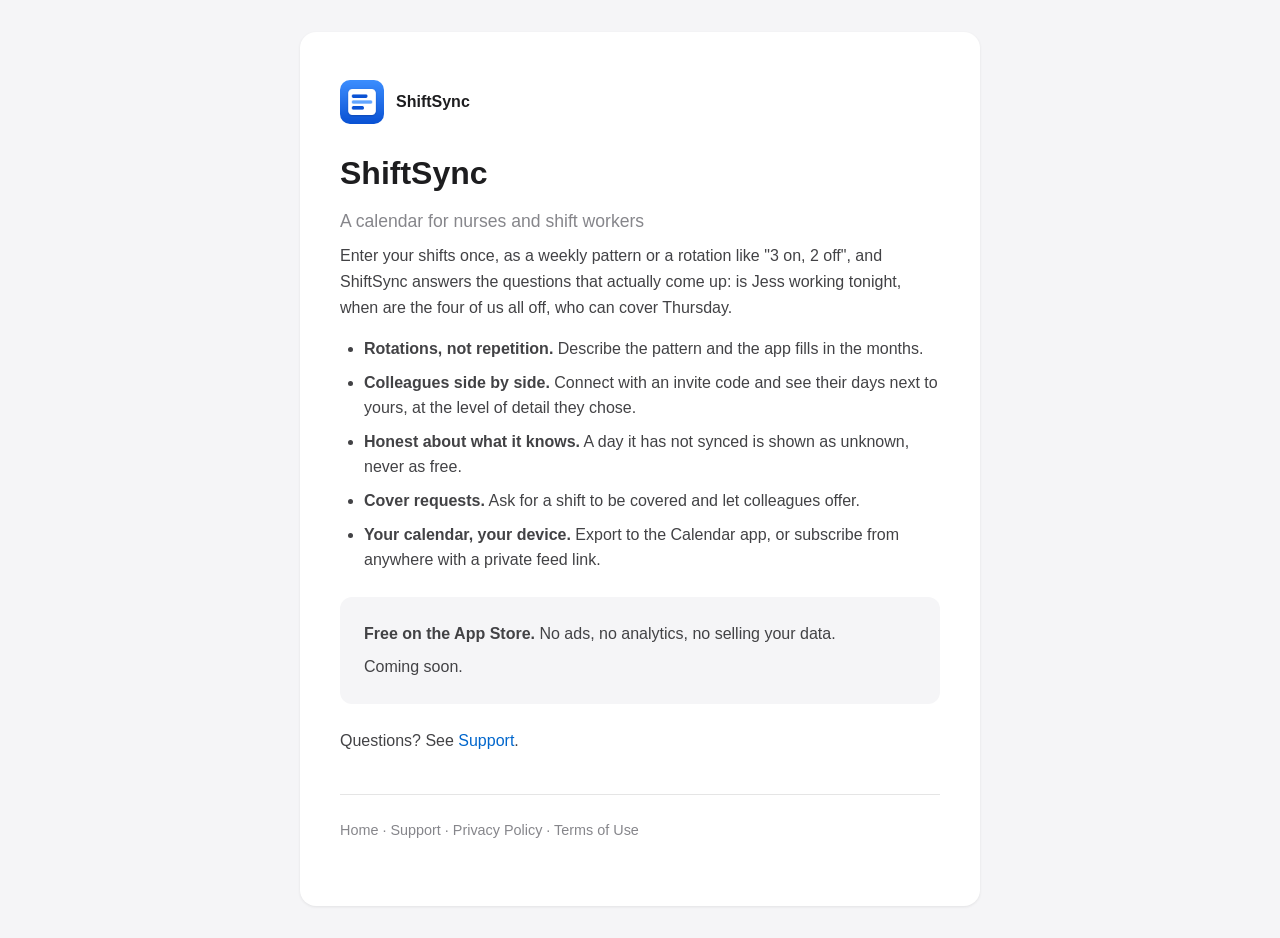
==== index.html @ 1a3b59c1 "Support, privacy policy and terms pages for the ShiftSync iOS app Co-Authored-By: Claude Fable 5.1 <" ====
<!DOCTYPE html>
<html lang="en">
<head>
    <meta charset="UTF-8">
    <meta name="viewport" content="width=device-width, initial-scale=1.0">
    <title>ShiftSync - Shift calendar for nurses</title>
    <meta name="description" content="ShiftSync is a calendar for nurses and shift workers: enter your rotation once, see who is working tonight, and find when you are all off.">
    <link rel="icon" href="favicon.png">
    <link rel="apple-touch-icon" href="apple-touch-icon.png">
    <link rel="stylesheet" href="_style.css">
</head>
<body>
    <div class="container">
        <div class="brand"><img src="appicon.png" alt=""><a href="index.html">ShiftSync</a></div>
        <h1>ShiftSync</h1>
        <p class="subtitle">A calendar for nurses and shift workers</p>
        <p>Enter your shifts once, as a weekly pattern or a rotation like "3 on, 2 off", and ShiftSync answers the questions that actually come up: is Jess working tonight, when are the four of us all off, who can cover Thursday.</p>
        <ul>
            <li><strong>Rotations, not repetition.</strong> Describe the pattern and the app fills in the months.</li>
            <li><strong>Colleagues side by side.</strong> Connect with an invite code and see their days next to yours, at the level of detail they chose.</li>
            <li><strong>Honest about what it knows.</strong> A day it has not synced is shown as unknown, never as free.</li>
            <li><strong>Cover requests.</strong> Ask for a shift to be covered and let colleagues offer.</li>
            <li><strong>Your calendar, your device.</strong> Export to the Calendar app, or subscribe from anywhere with a private feed link.</li>
        </ul>
        <div class="card">
            <p><strong>Free on the App Store.</strong> No ads, no analytics, no selling your data.</p>
            <p>Coming soon.</p>
        </div>
        <p>Questions? See <a href="support.html">Support</a>.</p>
        <p class="nav">
            <a href="index.html">Home</a> &middot;
            <a href="support.html">Support</a> &middot;
            <a href="privacy.html">Privacy Policy</a> &middot;
            <a href="terms.html">Terms of Use</a>
        </p>
    </div>
</body>
</html>
---- _style.css ----
* { margin: 0; padding: 0; box-sizing: border-box; }
body { font-family: -apple-system, BlinkMacSystemFont, "Segoe UI", Roboto, Helvetica, Arial, sans-serif; line-height: 1.6; color: #1d1d1f; background: #f5f5f7; padding: 2rem 1rem; -webkit-font-smoothing: antialiased; }
.container { max-width: 680px; margin: 0 auto; background: #fff; border-radius: 16px; padding: 3rem 2.5rem; box-shadow: 0 1px 3px rgba(0,0,0,0.08); }
.brand { display: flex; align-items: center; gap: 0.75rem; margin-bottom: 1.5rem; }
.brand img { width: 44px; height: 44px; border-radius: 10px; }
.brand a { color: #1d1d1f; font-weight: 600; text-decoration: none; }
h1 { font-size: 2rem; font-weight: 700; margin-bottom: 0.5rem; }
.subtitle { color: #86868b; font-size: 1.1rem; margin-bottom: 0.5rem; }
.effective { color: #86868b; font-size: 0.9rem; margin-bottom: 2rem; }
h2 { font-size: 1.25rem; font-weight: 600; margin-top: 2rem; margin-bottom: 0.75rem; }
h3 { font-size: 1.05rem; font-weight: 600; margin-top: 1.25rem; margin-bottom: 0.5rem; }
p { margin-bottom: 1rem; color: #424245; }
ul, ol { margin-bottom: 1rem; padding-left: 1.5rem; color: #424245; }
li { margin-bottom: 0.5rem; }
a { color: #0066cc; text-decoration: none; }
a:hover { text-decoration: underline; }
table { width: 100%; border-collapse: collapse; margin-bottom: 1rem; font-size: 0.95rem; }
th, td { text-align: left; padding: 0.5rem 0.6rem; border-bottom: 1px solid #e5e5e5; vertical-align: top; color: #424245; }
th { color: #1d1d1f; font-weight: 600; }
.card { background: #f5f5f7; border-radius: 12px; padding: 1.5rem; margin: 1.5rem 0; }
.card p { margin-bottom: 0.5rem; } .card p:last-child { margin-bottom: 0; }
.nav { margin-top: 2.5rem; padding-top: 1.5rem; border-top: 1px solid #e5e5e5; font-size: 0.9rem; color: #86868b; }
.nav a { color: #86868b; } .nav a:hover { color: #0066cc; }
@media (max-width: 600px) { .container { padding: 2rem 1.25rem; } body { padding: 1rem 0.5rem; } }
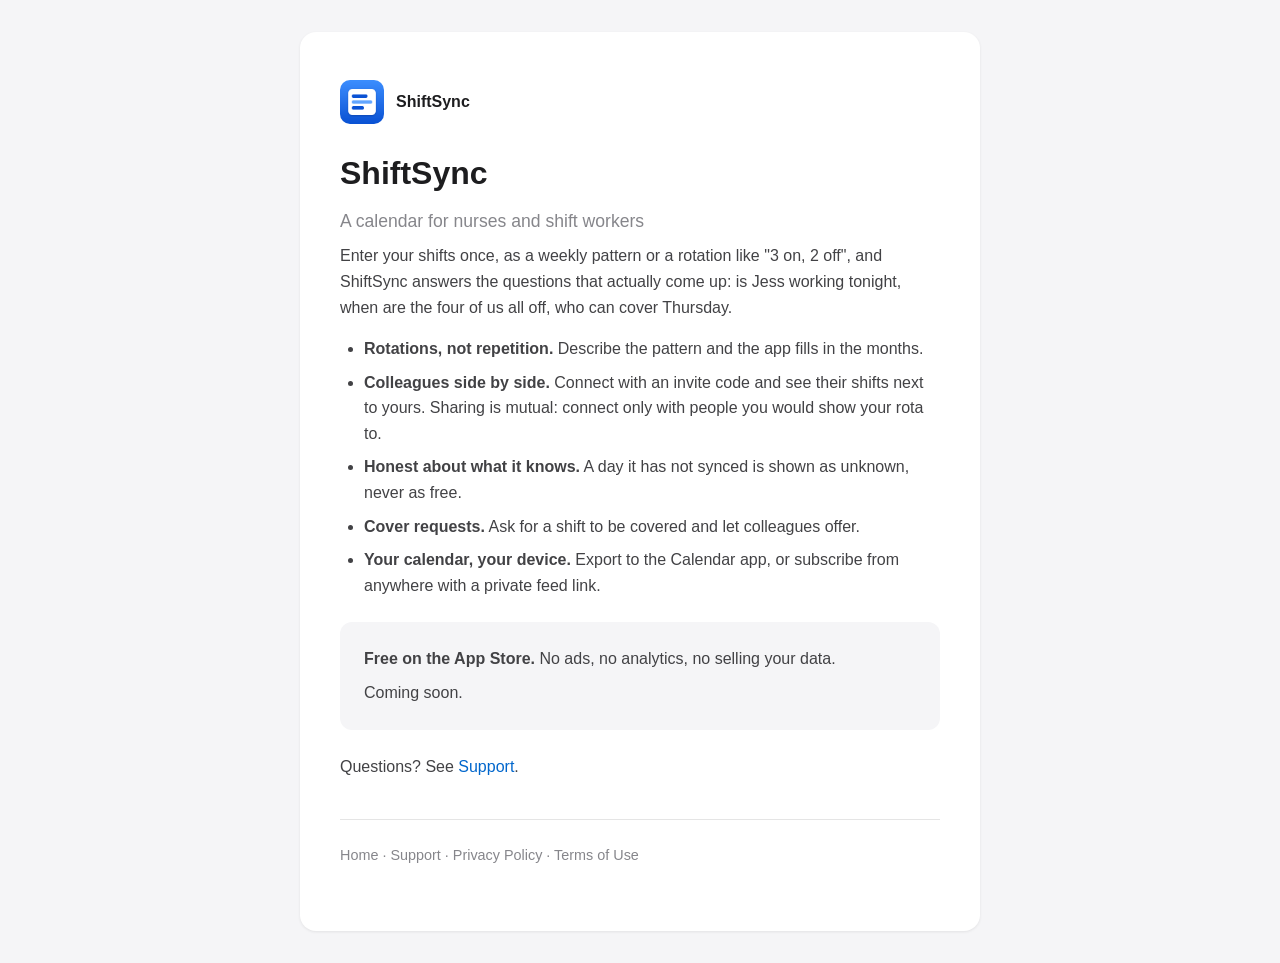
==== commit 8b4c8990: "Describe sharing as mutual and complete, matching the app since 2026-09-07 The policy, the front pag" ====
--- a/index.html
+++ b/index.html
@@ -17,7 +17,7 @@
         <p>Enter your shifts once, as a weekly pattern or a rotation like "3 on, 2 off", and ShiftSync answers the questions that actually come up: is Jess working tonight, when are the four of us all off, who can cover Thursday.</p>
         <ul>
             <li><strong>Rotations, not repetition.</strong> Describe the pattern and the app fills in the months.</li>
-            <li><strong>Colleagues side by side.</strong> Connect with an invite code and see their days next to yours, at the level of detail they chose.</li>
+            <li><strong>Colleagues side by side.</strong> Connect with an invite code and see their shifts next to yours. Sharing is mutual: connect only with people you would show your rota to.</li>
             <li><strong>Honest about what it knows.</strong> A day it has not synced is shown as unknown, never as free.</li>
             <li><strong>Cover requests.</strong> Ask for a shift to be covered and let colleagues offer.</li>
             <li><strong>Your calendar, your device.</strong> Export to the Calendar app, or subscribe from anywhere with a private feed link.</li>
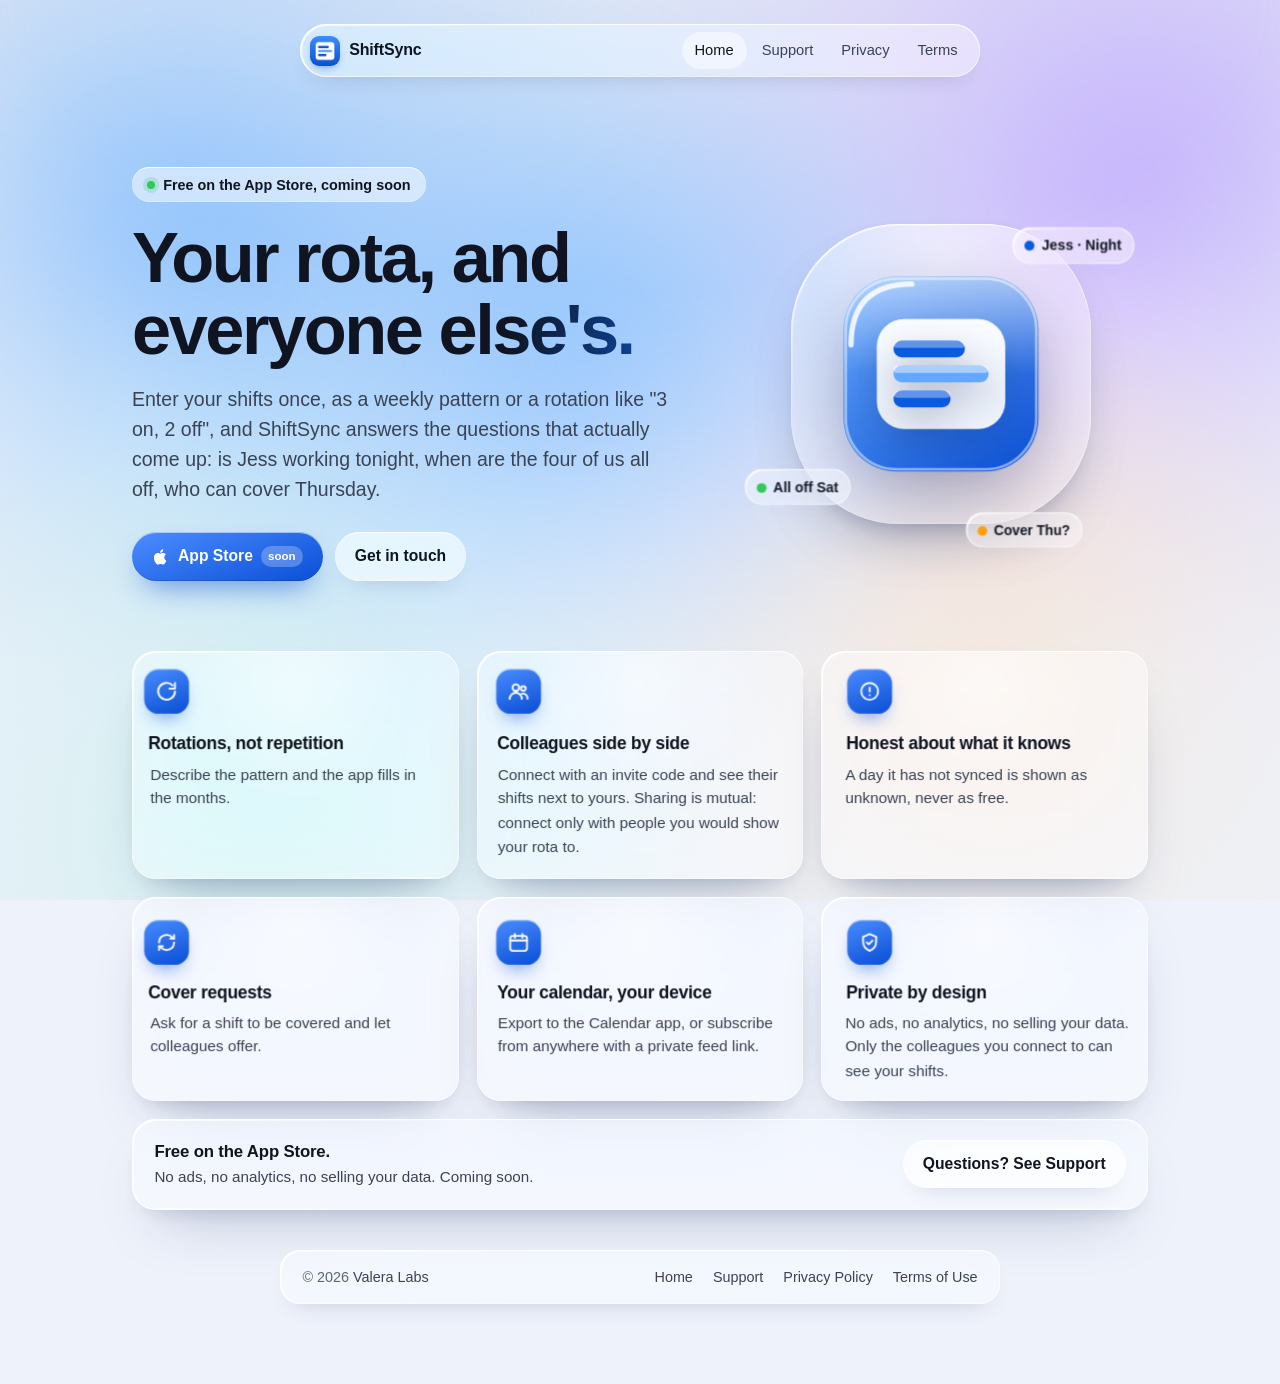
==== commit 9e4faeaa: "Redesign the ShiftSync landing page with liquid glass New hero with a 3D layered glass app icon, fea" ====
--- a/index.html
+++ b/index.html
@@ -2,37 +2,264 @@
 <html lang="en">
 <head>
     <meta charset="UTF-8">
-    <meta name="viewport" content="width=device-width, initial-scale=1.0">
+    <meta name="viewport" content="width=device-width, initial-scale=1.0, viewport-fit=cover">
     <title>ShiftSync - Shift calendar for nurses</title>
     <meta name="description" content="ShiftSync is a calendar for nurses and shift workers: enter your rotation once, see who is working tonight, and find when you are all off.">
     <link rel="icon" href="favicon.png">
     <link rel="apple-touch-icon" href="apple-touch-icon.png">
-    <link rel="stylesheet" href="_style.css">
+    <link rel="stylesheet" href="_glass.css">
+    <link rel="canonical" href="https://shiftsync.valeralabs.io/">
+    <meta name="theme-color" content="#eef2fb" media="(prefers-color-scheme: light)">
+    <meta name="theme-color" content="#07090f" media="(prefers-color-scheme: dark)">
+    <meta property="og:type" content="website">
+    <meta property="og:title" content="ShiftSync - Shift calendar for nurses">
+    <meta property="og:description" content="Enter your rotation once, see who is working tonight, and find when you are all off.">
+    <meta property="og:image" content="https://shiftsync.valeralabs.io/appicon.png">
+    <meta property="og:url" content="https://shiftsync.valeralabs.io/">
+    <!-- Moved to shiftsync.valeralabs.io; the GitHub Pages copy only forwards there. -->
+    <script>if(location.hostname.endsWith('github.io'))location.replace('https://shiftsync.valeralabs.io/'+location.pathname.replace(/^\/shiftsync-support\/?/,''))</script>
+    <style>
+        /* hero */
+        .hero {
+            display: grid;
+            grid-template-columns: 1.15fr 0.85fr;
+            gap: 2.5rem;
+            align-items: center;
+            padding: clamp(3rem, 10vh, 6.5rem) 0 clamp(2.5rem, 6vh, 4rem);
+        }
+        @media (max-width: 820px) { .hero { grid-template-columns: 1fr; text-align: center; gap: 2rem; } .hero .pill { margin-left: auto; margin-right: auto; } .hero-visual { order: -1; } }
+        .hero h1 {
+            font-size: clamp(2.5rem, 6.4vw, 4.4rem);
+            font-weight: 700;
+            letter-spacing: -0.035em;
+            line-height: 1.02;
+            margin: 1.25rem 0 1.1rem;
+        }
+        .hero h1 .shine {
+            background: linear-gradient(100deg, var(--text) 0%, var(--text) 40%, var(--accent) 60%, var(--text) 80%);
+            background-size: 200% 100%;
+            -webkit-background-clip: text; background-clip: text;
+            color: transparent;
+            animation: shine 7s ease-in-out infinite;
+        }
+        @keyframes shine { 0%, 100% { background-position: 100% 0; } 50% { background-position: 0 0; } }
+        .lede { font-size: clamp(1.05rem, 2vw, 1.22rem); color: var(--body); max-width: 50ch; }
+        @media (max-width: 820px) { .lede { margin: 0 auto; } }
+        .cta-row { display: flex; flex-wrap: wrap; gap: 0.75rem; margin-top: 1.75rem; align-items: center; }
+        @media (max-width: 820px) { .cta-row { justify-content: center; } }
+        .btn {
+            display: inline-flex; align-items: center; gap: 0.5rem;
+            padding: 0.75rem 1.25rem; border-radius: 999px;
+            font-weight: 600; font-size: 0.98rem; color: var(--text);
+            background: var(--glass-strong);
+            -webkit-backdrop-filter: blur(20px) saturate(180%); backdrop-filter: blur(20px) saturate(180%);
+            box-shadow: inset 0 1px 0 var(--glass-edge), inset 0 -1px 0 var(--glass-edge-soft), var(--glass-shadow);
+            transition: transform 0.2s ease, background 0.2s ease;
+        }
+        .btn:hover { text-decoration: none; transform: translateY(-1px); }
+        .btn.primary { color: #fff; background: linear-gradient(160deg, #4c8dff, #0a4fd6); box-shadow: inset 0 1px 0 rgba(255,255,255,0.55), inset 0 -1px 0 rgba(0,0,0,0.15), 0 14px 30px -12px rgba(10,79,214,0.7); }
+        .btn svg { width: 18px; height: 18px; }
+        .btn .soon { font-size: 0.72rem; font-weight: 600; padding: 0.1rem 0.45rem; border-radius: 999px; background: rgba(255,255,255,0.25); }
+
+        /* 3D glass icon */
+        .hero-visual { display: flex; justify-content: center; perspective: 1200px; }
+        .stage {
+            position: relative;
+            width: min(300px, 70vw); aspect-ratio: 1;
+            transform-style: preserve-3d;
+            transform: rotateX(var(--rx, 0deg)) rotateY(var(--ry, 0deg));
+            transition: transform 0.6s cubic-bezier(0.2, 0.8, 0.2, 1);
+            --mx: 50%; --my: 30%;
+        }
+        .stage.is-hover { transition: transform 0.08s linear; }
+        .stage .glass-layer { position: absolute; inset: 0; border-radius: 36%; transform: translateZ(0); overflow: hidden; }
+        .stage .glass-layer::after {
+            content: ""; position: absolute; inset: -40%;
+            background: radial-gradient(circle at var(--mx) var(--my), var(--specular) 0%, transparent 28%);
+            opacity: 0.55; mix-blend-mode: soft-light; transition: opacity 0.3s ease;
+        }
+        .stage.is-hover .glass-layer::after { opacity: 0.95; }
+        .icon { position: absolute; inset: 14%; transform-style: preserve-3d; animation: float 6s ease-in-out infinite; }
+        .icon svg { position: absolute; inset: 0; width: 100%; height: 100%; overflow: visible; }
+        .icon .l0 { transform: translateZ(30px); filter: drop-shadow(0 30px 40px rgba(10, 30, 80, 0.35)); }
+        .icon .l1 { transform: translateZ(70px); filter: drop-shadow(0 16px 22px rgba(10, 30, 80, 0.22)); }
+        .icon .l2 { transform: translateZ(110px); filter: drop-shadow(0 12px 16px rgba(10, 30, 80, 0.28)); }
+        .icon .l3 { transform: translateZ(135px); pointer-events: none; }
+        @media (prefers-color-scheme: dark) {
+            .icon .l0 { filter: drop-shadow(0 30px 44px rgba(0, 0, 0, 0.65)); }
+            .icon .l1 { filter: drop-shadow(0 16px 22px rgba(0, 0, 0, 0.5)); }
+            .icon .l2 { filter: drop-shadow(0 12px 16px rgba(0, 0, 0, 0.5)); }
+        }
+        @keyframes float { 0%, 100% { transform: translateY(0) rotateZ(0deg); } 50% { transform: translateY(-8px) rotateZ(-1.5deg); } }
+        /* small orbiting glass chips around the icon */
+        .chip {
+            position: absolute; padding: 0.4rem 0.7rem; border-radius: 999px;
+            font-size: 0.8rem; font-weight: 600; color: var(--text); white-space: nowrap;
+            transform: translateZ(var(--z, 90px));
+        }
+        .chip.a { top: 6%; right: -8%; --z: 120px; }
+        .chip.b { bottom: 10%; left: -10%; --z: 100px; }
+        .chip.c { bottom: -4%; right: 6%; --z: 80px; }
+        .chip .sw { display: inline-block; width: 9px; height: 9px; border-radius: 50%; margin-right: 0.4rem; vertical-align: -1px; }
+
+        /* features */
+        .features { display: grid; grid-template-columns: repeat(auto-fit, minmax(250px, 1fr)); gap: 1.1rem; perspective: 1400px; margin-top: 1rem; }
+        .feature {
+            position: relative; border-radius: 24px; padding: 1.4rem 1.4rem 1.3rem;
+            transform-style: preserve-3d;
+            transform: rotateX(var(--rx, 0deg)) rotateY(var(--ry, 0deg));
+            transition: transform 0.6s cubic-bezier(0.2, 0.8, 0.2, 1);
+            --mx: 50%; --my: 30%;
+        }
+        .feature.is-hover { transition: transform 0.08s linear; }
+        .feature .glass-layer { position: absolute; inset: 0; border-radius: inherit; transform: translateZ(0); overflow: hidden; }
+        .feature .glass-layer::after {
+            content: ""; position: absolute; inset: -40%;
+            background: radial-gradient(circle at var(--mx) var(--my), var(--specular) 0%, transparent 28%);
+            opacity: 0.5; mix-blend-mode: soft-light; transition: opacity 0.3s ease;
+        }
+        .feature.is-hover .glass-layer::after { opacity: 0.95; }
+        .feature > * { position: relative; }
+        .feature .sym {
+            width: 44px; height: 44px; border-radius: 14px; display: grid; place-items: center;
+            background: linear-gradient(160deg, #4c8dff, #0a4fd6); color: #fff;
+            box-shadow: inset 0 1px 0 rgba(255,255,255,0.55), 0 10px 20px -10px rgba(10,79,214,0.8);
+            transform: translateZ(28px);
+        }
+        .feature .sym svg { width: 22px; height: 22px; }
+        .feature h3 { font-size: 1.08rem; font-weight: 650; letter-spacing: -0.015em; margin: 0.95rem 0 0.3rem; transform: translateZ(18px); }
+        .feature p { color: var(--body); font-size: 0.95rem; transform: translateZ(12px); }
+
+        /* trust row */
+        .trust { margin-top: 1.1rem; padding: 1.25rem 1.4rem; border-radius: 24px; display: flex; flex-wrap: wrap; align-items: center; justify-content: space-between; gap: 0.75rem 1.5rem; }
+        .trust strong { display: block; font-size: 1.05rem; letter-spacing: -0.01em; }
+        .trust span { color: var(--body); font-size: 0.95rem; }
+
+        @media (prefers-reduced-motion: reduce) { .icon, .hero h1 .shine { animation: none; } .stage, .feature, .btn { transition: none; } }
+    </style>
 </head>
 <body>
-    <div class="container">
-        <div class="brand"><img src="appicon.png" alt=""><a href="index.html">ShiftSync</a></div>
-        <h1>ShiftSync</h1>
-        <p class="subtitle">A calendar for nurses and shift workers</p>
-        <p>Enter your shifts once, as a weekly pattern or a rotation like "3 on, 2 off", and ShiftSync answers the questions that actually come up: is Jess working tonight, when are the four of us all off, who can cover Thursday.</p>
-        <ul>
-            <li><strong>Rotations, not repetition.</strong> Describe the pattern and the app fills in the months.</li>
-            <li><strong>Colleagues side by side.</strong> Connect with an invite code and see their shifts next to yours. Sharing is mutual: connect only with people you would show your rota to.</li>
-            <li><strong>Honest about what it knows.</strong> A day it has not synced is shown as unknown, never as free.</li>
-            <li><strong>Cover requests.</strong> Ask for a shift to be covered and let colleagues offer.</li>
-            <li><strong>Your calendar, your device.</strong> Export to the Calendar app, or subscribe from anywhere with a private feed link.</li>
-        </ul>
-        <div class="card">
-            <p><strong>Free on the App Store.</strong> No ads, no analytics, no selling your data.</p>
-            <p>Coming soon.</p>
+    <div class="bg" aria-hidden="true">
+        <canvas id="bg"></canvas>
+        <div class="grain"></div>
+        <div class="vignette"></div>
+    </div>
+
+    <div class="page">
+        <nav class="nav glass" aria-label="Primary">
+            <a class="brand" href="index.html"><img src="appicon.png" alt=""><span>ShiftSync</span></a>
+            <div class="nav-links">
+                <a href="index.html" aria-current="page">Home</a>
+                <a href="support.html">Support</a>
+                <a href="privacy.html">Privacy</a>
+                <a href="terms.html">Terms</a>
+            </div>
+        </nav>
+
+        <header class="hero">
+            <div class="hero-text">
+                <span class="pill"><span class="dot" aria-hidden="true"></span>Free on the App Store, coming soon</span>
+                <h1>Your rota, <span class="shine">and everyone else's.</span></h1>
+                <p class="lede">Enter your shifts once, as a weekly pattern or a rotation like "3 on, 2 off", and ShiftSync answers the questions that actually come up: is Jess working tonight, when are the four of us all off, who can cover Thursday.</p>
+                <div class="cta-row">
+                    <span class="btn primary" aria-disabled="true">
+                        <svg viewBox="0 0 24 24" fill="currentColor"><path d="M16.4 12.6c0-2.6 2.1-3.8 2.2-3.9-1.2-1.8-3.1-2-3.7-2-1.6-.2-3.1.9-3.9.9-.8 0-2-.9-3.4-.9-1.7 0-3.3 1-4.2 2.6-1.8 3.1-.5 7.7 1.3 10.2.9 1.2 1.9 2.6 3.2 2.6 1.3-.1 1.8-.8 3.3-.8s2 .8 3.4.8c1.4 0 2.3-1.3 3.1-2.5 1-1.4 1.4-2.8 1.4-2.9 0 0-2.7-1-2.7-4.1zM13.9 5c.7-.9 1.2-2 1-3.2-1 0-2.3.7-3 1.5-.7.8-1.2 2-1.1 3.1 1.2.1 2.4-.6 3.1-1.4z"/></svg>
+                        App Store <span class="soon">soon</span>
+                    </span>
+                    <a class="btn" href="support.html">Get in touch</a>
+                </div>
+            </div>
+            <div class="hero-visual">
+                <div class="stage" data-tilt="16">
+                    <div class="glass-layer glass"></div>
+                    <div class="icon" aria-hidden="true">
+                        <svg class="l0" viewBox="0 0 100 100">
+                            <defs>
+                                <linearGradient id="ss-tile" x1="0" y1="0" x2="1" y2="1"><stop offset="0" stop-color="#5aa1ff"/><stop offset="1" stop-color="#0a4fd6"/></linearGradient>
+                                <linearGradient id="gloss" x1="0" y1="0" x2="0" y2="1"><stop offset="0" stop-color="#fff" stop-opacity="0.55"/><stop offset="0.5" stop-color="#fff" stop-opacity="0.05"/><stop offset="1" stop-color="#fff" stop-opacity="0"/></linearGradient>
+                            </defs>
+                            <rect x="6" y="6" width="88" height="88" rx="24" fill="url(#ss-tile)"/>
+                            <rect x="6" y="6" width="88" height="88" rx="24" fill="url(#gloss)"/>
+                            <rect x="7" y="7" width="86" height="86" rx="23" fill="none" stroke="#fff" stroke-opacity="0.5" stroke-width="1.2"/>
+                        </svg>
+                        <svg class="l1" viewBox="0 0 100 100">
+                            <rect x="22" y="26" width="56" height="48" rx="12" fill="#fff" fill-opacity="0.92"/>
+                            <rect x="22" y="26" width="56" height="48" rx="12" fill="url(#gloss)"/>
+                        </svg>
+                        <svg class="l2" viewBox="0 0 100 100">
+                            <rect x="30" y="36" width="30" height="7" rx="3.5" fill="#0a5ae0"/>
+                            <rect x="30" y="46.5" width="40" height="7" rx="3.5" fill="#63a8ff"/>
+                            <rect x="30" y="57" width="24" height="7" rx="3.5" fill="#0a5ae0"/>
+                            <rect x="30" y="36" width="30" height="3" rx="1.5" fill="#fff" fill-opacity="0.35"/>
+                            <rect x="30" y="46.5" width="40" height="3" rx="1.5" fill="#fff" fill-opacity="0.45"/>
+                            <rect x="30" y="57" width="24" height="3" rx="1.5" fill="#fff" fill-opacity="0.35"/>
+                        </svg>
+                        <svg class="l3" viewBox="0 0 100 100">
+                            <path d="M13 38 Q 13 13, 38 13" fill="none" stroke="#fff" stroke-opacity="0.85" stroke-width="2.2" stroke-linecap="round"/>
+                        </svg>
+                    </div>
+                    <span class="chip glass a" aria-hidden="true"><span class="sw" style="background:#0a5ae0"></span>Jess &middot; Night</span>
+                    <span class="chip glass b" aria-hidden="true"><span class="sw" style="background:#34c759"></span>All off Sat</span>
+                    <span class="chip glass c" aria-hidden="true"><span class="sw" style="background:#ff9f0a"></span>Cover Thu?</span>
+                </div>
+            </div>
+        </header>
+
+        <section class="features" aria-label="Features">
+            <div class="feature" data-tilt="10">
+                <div class="glass-layer glass"></div>
+                <div class="sym" aria-hidden="true"><svg viewBox="0 0 24 24" fill="none" stroke="currentColor" stroke-width="2" stroke-linecap="round" stroke-linejoin="round"><path d="M21 12a9 9 0 1 1-2.6-6.4"/><path d="M21 3v6h-6"/></svg></div>
+                <h3>Rotations, not repetition</h3>
+                <p>Describe the pattern and the app fills in the months.</p>
+            </div>
+            <div class="feature" data-tilt="10">
+                <div class="glass-layer glass"></div>
+                <div class="sym" aria-hidden="true"><svg viewBox="0 0 24 24" fill="none" stroke="currentColor" stroke-width="2" stroke-linecap="round" stroke-linejoin="round"><circle cx="9" cy="8" r="3.5"/><path d="M2.5 20a6.5 6.5 0 0 1 13 0"/><circle cx="17" cy="9" r="2.5"/><path d="M15.5 14.5a5 5 0 0 1 6 5.5"/></svg></div>
+                <h3>Colleagues side by side</h3>
+                <p>Connect with an invite code and see their shifts next to yours. Sharing is mutual: connect only with people you would show your rota to.</p>
+            </div>
+            <div class="feature" data-tilt="10">
+                <div class="glass-layer glass"></div>
+                <div class="sym" aria-hidden="true"><svg viewBox="0 0 24 24" fill="none" stroke="currentColor" stroke-width="2" stroke-linecap="round" stroke-linejoin="round"><circle cx="12" cy="12" r="9"/><path d="M12 8v4M12 16h.01"/></svg></div>
+                <h3>Honest about what it knows</h3>
+                <p>A day it has not synced is shown as unknown, never as free.</p>
+            </div>
+            <div class="feature" data-tilt="10">
+                <div class="glass-layer glass"></div>
+                <div class="sym" aria-hidden="true"><svg viewBox="0 0 24 24" fill="none" stroke="currentColor" stroke-width="2" stroke-linecap="round" stroke-linejoin="round"><path d="M4 12a8 8 0 0 1 14-5.3L20 8"/><path d="M20 4v4h-4"/><path d="M20 12a8 8 0 0 1-14 5.3L4 16"/><path d="M4 20v-4h4"/></svg></div>
+                <h3>Cover requests</h3>
+                <p>Ask for a shift to be covered and let colleagues offer.</p>
+            </div>
+            <div class="feature" data-tilt="10">
+                <div class="glass-layer glass"></div>
+                <div class="sym" aria-hidden="true"><svg viewBox="0 0 24 24" fill="none" stroke="currentColor" stroke-width="2" stroke-linecap="round" stroke-linejoin="round"><rect x="3" y="5" width="18" height="16" rx="3"/><path d="M3 10h18M8 3v4M16 3v4"/></svg></div>
+                <h3>Your calendar, your device</h3>
+                <p>Export to the Calendar app, or subscribe from anywhere with a private feed link.</p>
+            </div>
+            <div class="feature" data-tilt="10">
+                <div class="glass-layer glass"></div>
+                <div class="sym" aria-hidden="true"><svg viewBox="0 0 24 24" fill="none" stroke="currentColor" stroke-width="2" stroke-linecap="round" stroke-linejoin="round"><path d="M12 3l7 3v5c0 5-3.5 8.5-7 10-3.5-1.5-7-5-7-10V6z"/><path d="M9 12l2 2 4-4"/></svg></div>
+                <h3>Private by design</h3>
+                <p>No ads, no analytics, no selling your data. Only the colleagues you connect to can see your shifts.</p>
+            </div>
+        </section>
+
+        <div class="trust glass">
+            <div><strong>Free on the App Store.</strong><span>No ads, no analytics, no selling your data. Coming soon.</span></div>
+            <a class="btn" href="support.html">Questions? See Support</a>
         </div>
-        <p>Questions? See <a href="support.html">Support</a>.</p>
-        <p class="nav">
-            <a href="index.html">Home</a> &middot;
-            <a href="support.html">Support</a> &middot;
-            <a href="privacy.html">Privacy Policy</a> &middot;
-            <a href="terms.html">Terms of Use</a>
-        </p>
+
+        <footer class="foot glass">
+            <span>&copy; 2026 <a href="https://valeralabs.io/">Valera Labs</a></span>
+            <span class="links">
+                <a href="index.html">Home</a>
+                <a href="support.html">Support</a>
+                <a href="privacy.html">Privacy Policy</a>
+                <a href="terms.html">Terms of Use</a>
+            </span>
+        </footer>
     </div>
+
+    <script src="_glass.js"></script>
 </body>
 </html>
--- a/_glass.css
+++ b/_glass.css
@@ -0,0 +1,168 @@
+/* Liquid glass design system shared by the ShiftSync pages. */
+:root {
+    color-scheme: light dark;
+    --bg: #eef2fb;
+    --text: #0f1420;
+    --muted: #5b6577;
+    --body: #3a4353;
+    --accent: #0a6cff;
+    --glass: rgba(255, 255, 255, 0.42);
+    --glass-strong: rgba(255, 255, 255, 0.62);
+    --glass-edge: rgba(255, 255, 255, 0.85);
+    --glass-edge-soft: rgba(255, 255, 255, 0.35);
+    --glass-shadow: 0 30px 60px -30px rgba(20, 40, 90, 0.35), 0 12px 24px -16px rgba(20, 40, 90, 0.25);
+    --specular: rgba(255, 255, 255, 0.9);
+    --pill: rgba(255, 255, 255, 0.5);
+    --border: rgba(15, 20, 32, 0.08);
+    --blob-1: #7fb3ff;
+    --blob-2: #b8a6ff;
+    --blob-3: #8fe3d1;
+    --blob-4: #ffd6a8;
+    --blob-cursor: #9cc7ff;
+    --blob-blend: normal;
+    --blob-alpha: 0.85;
+}
+@media (prefers-color-scheme: dark) {
+    :root {
+        --bg: #07090f;
+        --text: #f3f5fa;
+        --muted: #8b95a8;
+        --body: #b9c1d0;
+        --accent: #63a4ff;
+        --glass: rgba(255, 255, 255, 0.07);
+        --glass-strong: rgba(255, 255, 255, 0.11);
+        --glass-edge: rgba(255, 255, 255, 0.45);
+        --glass-edge-soft: rgba(255, 255, 255, 0.12);
+        --glass-shadow: 0 40px 80px -30px rgba(0, 0, 0, 0.7), 0 12px 24px -12px rgba(0, 0, 0, 0.5);
+        --specular: rgba(255, 255, 255, 0.55);
+        --pill: rgba(255, 255, 255, 0.08);
+        --border: rgba(255, 255, 255, 0.1);
+        --blob-1: #1f5fd6;
+        --blob-2: #5b3fd6;
+        --blob-3: #1c8f86;
+        --blob-4: #b2652a;
+        --blob-cursor: #2f7bff;
+        --blob-blend: screen;
+        --blob-alpha: 0.75;
+    }
+}
+
+* { margin: 0; padding: 0; box-sizing: border-box; }
+html { scroll-behavior: smooth; }
+body {
+    font-family: -apple-system, BlinkMacSystemFont, "SF Pro Display", "Segoe UI", Roboto, Helvetica, Arial, sans-serif;
+    line-height: 1.55;
+    color: var(--text);
+    background: var(--bg);
+    min-height: 100dvh;
+    -webkit-font-smoothing: antialiased;
+    overflow-x: hidden;
+}
+a { color: var(--accent); text-decoration: none; }
+a:hover { text-decoration: underline; }
+::selection { background: rgba(10, 108, 255, 0.25); }
+
+/* ---------- background: canvas when the page has one, gradient fallback otherwise ---------- */
+.bg { position: fixed; inset: 0; z-index: 0; pointer-events: none; overflow: hidden; }
+.bg canvas { position: absolute; inset: -12%; width: 124%; height: 124%; filter: blur(48px) saturate(1.25); will-change: transform; }
+.bg .fallback {
+    position: absolute; inset: -12%;
+    background:
+        radial-gradient(40% 45% at 18% 20%, var(--blob-1) 0%, transparent 70%),
+        radial-gradient(40% 45% at 82% 18%, var(--blob-2) 0%, transparent 70%),
+        radial-gradient(40% 45% at 30% 85%, var(--blob-3) 0%, transparent 70%),
+        radial-gradient(35% 40% at 85% 80%, var(--blob-4) 0%, transparent 70%);
+    filter: blur(40px) saturate(1.2);
+    opacity: var(--blob-alpha);
+}
+.bg .grain {
+    position: absolute; inset: 0; opacity: 0.35; mix-blend-mode: overlay;
+    background-image: url("data:image/svg+xml;utf8,<svg xmlns='http://www.w3.org/2000/svg' width='160' height='160'><filter id='n'><feTurbulence type='fractalNoise' baseFrequency='0.9' numOctaves='2' stitchTiles='stitch'/><feColorMatrix values='0 0 0 0 0.5  0 0 0 0 0.5  0 0 0 0 0.5  0 0 0 0.6 0'/></filter><rect width='100%' height='100%' filter='url(%23n)'/></svg>");
+}
+.bg .vignette {
+    position: absolute; inset: 0;
+    background: radial-gradient(120% 80% at 50% 0%, transparent 40%, color-mix(in srgb, var(--bg) 70%, transparent) 100%);
+}
+
+/* ---------- glass ---------- */
+.glass {
+    position: relative;
+    background: var(--glass);
+    -webkit-backdrop-filter: blur(28px) saturate(180%);
+    backdrop-filter: blur(28px) saturate(180%);
+    box-shadow:
+        inset 0 1px 0 var(--glass-edge),
+        inset 0 -1px 0 var(--glass-edge-soft),
+        inset 1px 0 0 var(--glass-edge-soft),
+        inset -1px 0 0 var(--glass-edge-soft),
+        var(--glass-shadow);
+}
+.glass::before {
+    content: "";
+    position: absolute; inset: 0;
+    border-radius: inherit;
+    padding: 1.5px;
+    background: linear-gradient(135deg, var(--glass-edge) 0%, transparent 35%, transparent 65%, var(--glass-edge-soft) 100%);
+    -webkit-mask: linear-gradient(#000 0 0) content-box, linear-gradient(#000 0 0);
+    mask: linear-gradient(#000 0 0) content-box, linear-gradient(#000 0 0);
+    -webkit-mask-composite: xor;
+    mask-composite: exclude;
+    pointer-events: none;
+}
+
+/* ---------- layout ---------- */
+.page { position: relative; z-index: 1; max-width: 1080px; margin: 0 auto; padding: 1.25rem 1rem 4rem; }
+@media (min-width: 720px) { .page { padding: 1.5rem 2rem 5rem; } }
+
+.nav {
+    position: sticky; top: 0.75rem; z-index: 5;
+    display: flex; align-items: center; justify-content: space-between; gap: 1rem;
+    padding: 0.5rem 0.6rem 0.5rem 0.6rem;
+    border-radius: 999px;
+    max-width: 680px; margin: 0 auto;
+}
+.brand { display: flex; align-items: center; gap: 0.6rem; font-weight: 650; letter-spacing: -0.01em; color: var(--text); }
+.brand:hover { text-decoration: none; }
+.brand img { width: 30px; height: 30px; border-radius: 9px; box-shadow: inset 0 1px 0 rgba(255,255,255,0.5), 0 4px 10px -4px rgba(10,79,214,0.6); }
+.nav-links { display: flex; gap: 0.15rem; }
+.nav-links a { padding: 0.45rem 0.8rem; border-radius: 999px; font-size: 0.92rem; color: var(--body); transition: background 0.2s ease, color 0.2s ease; }
+.nav-links a:hover, .nav-links a[aria-current] { background: var(--pill); color: var(--text); text-decoration: none; }
+@media (max-width: 480px) { .nav-links a { padding: 0.45rem 0.55rem; font-size: 0.85rem; } .brand span { display: none; } }
+
+.pill {
+    display: inline-flex; align-items: center; gap: 0.5rem;
+    padding: 0.4rem 0.95rem; border-radius: 999px;
+    font-size: 0.9rem; font-weight: 550; color: var(--text);
+    background: var(--pill);
+    box-shadow: inset 0 1px 0 var(--glass-edge), inset 0 -1px 0 var(--glass-edge-soft);
+}
+.pill .dot { width: 8px; height: 8px; border-radius: 50%; background: #34c759; box-shadow: 0 0 0 4px rgba(52,199,89,0.2); }
+
+/* ---------- document pages (privacy, terms, support) ---------- */
+.doc { max-width: 720px; margin: clamp(1.5rem, 5vh, 3rem) auto 0; padding: clamp(1.75rem, 4vw, 3rem); border-radius: 28px; }
+.doc h1 { font-size: clamp(1.9rem, 4.5vw, 2.5rem); font-weight: 700; letter-spacing: -0.03em; line-height: 1.1; margin-bottom: 0.5rem; }
+.doc .subtitle { color: var(--muted); font-size: 1.1rem; margin-bottom: 0.5rem; }
+.doc .effective { color: var(--muted); font-size: 0.9rem; margin-bottom: 2rem; }
+.doc h2 { font-size: 1.25rem; font-weight: 650; letter-spacing: -0.015em; margin-top: 2rem; margin-bottom: 0.75rem; }
+.doc h3 { font-size: 1.05rem; font-weight: 600; margin-top: 1.25rem; margin-bottom: 0.5rem; }
+.doc p { margin-bottom: 1rem; color: var(--body); }
+.doc ul, .doc ol { margin-bottom: 1rem; padding-left: 1.5rem; color: var(--body); }
+.doc li { margin-bottom: 0.5rem; }
+.doc table { width: 100%; border-collapse: collapse; margin-bottom: 1rem; font-size: 0.95rem; }
+.doc th, .doc td { text-align: left; padding: 0.55rem 0.6rem; border-bottom: 1px solid var(--border); vertical-align: top; color: var(--body); }
+.doc th { color: var(--text); font-weight: 600; }
+.doc .card { background: var(--pill); border-radius: 16px; padding: 1.25rem 1.5rem; margin: 1.5rem 0; box-shadow: inset 0 1px 0 var(--glass-edge); }
+.doc .card p { margin-bottom: 0.5rem; } .doc .card p:last-child { margin-bottom: 0; }
+
+.foot {
+    margin-top: 2.5rem;
+    display: flex; flex-wrap: wrap; align-items: center; justify-content: space-between; gap: 0.75rem 1.5rem;
+    padding: 1rem 1.4rem; border-radius: 20px;
+    font-size: 0.9rem; color: var(--muted);
+    max-width: 720px; margin-left: auto; margin-right: auto;
+}
+.foot .links { display: flex; flex-wrap: wrap; gap: 0.5rem 1.25rem; }
+.foot a { color: var(--body); }
+.foot a:hover { color: var(--accent); text-decoration: none; }
+
+@media (prefers-reduced-motion: reduce) { html { scroll-behavior: auto; } }
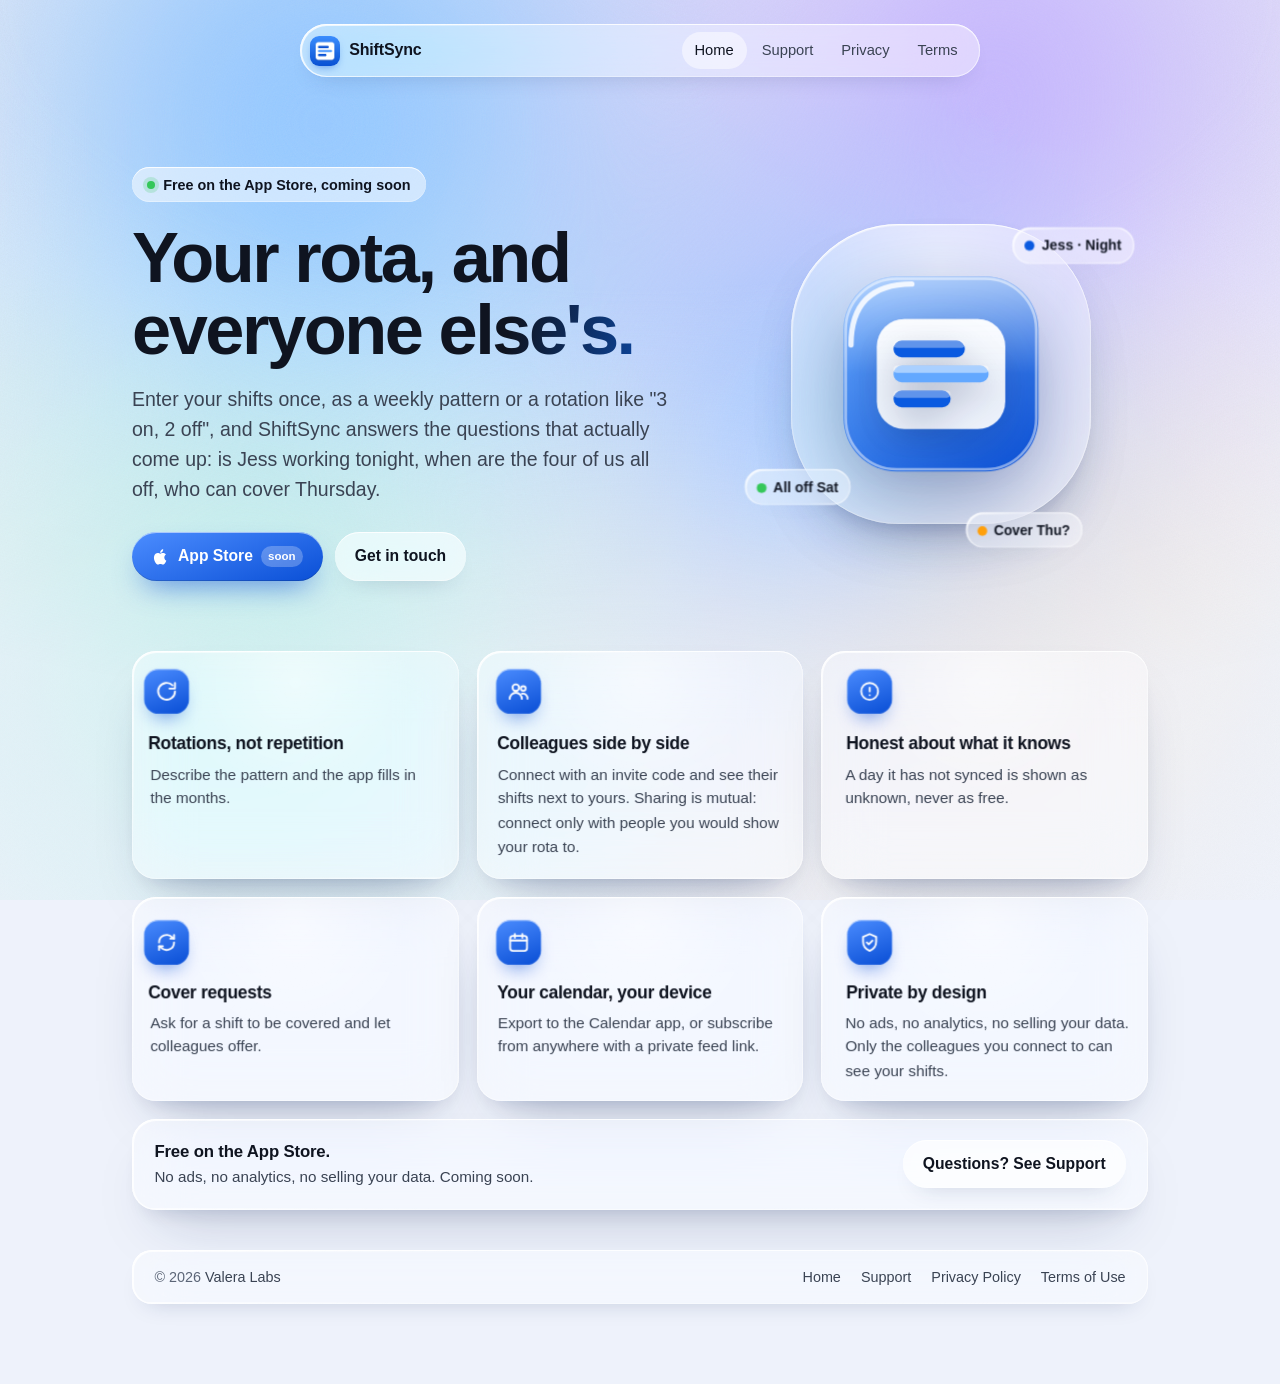
==== commit d824555a: "Let the landing footer span the full page width Co-Authored-By: Claude Fable 5.1 <noreply@anthropic." ====
--- a/index.html
+++ b/index.html
@@ -135,6 +135,8 @@
         .trust strong { display: block; font-size: 1.05rem; letter-spacing: -0.01em; }
         .trust span { color: var(--body); font-size: 0.95rem; }
 
+        .foot { max-width: none; }
+
         @media (prefers-reduced-motion: reduce) { .icon, .hero h1 .shine { animation: none; } .stage, .feature, .btn { transition: none; } }
     </style>
 </head>
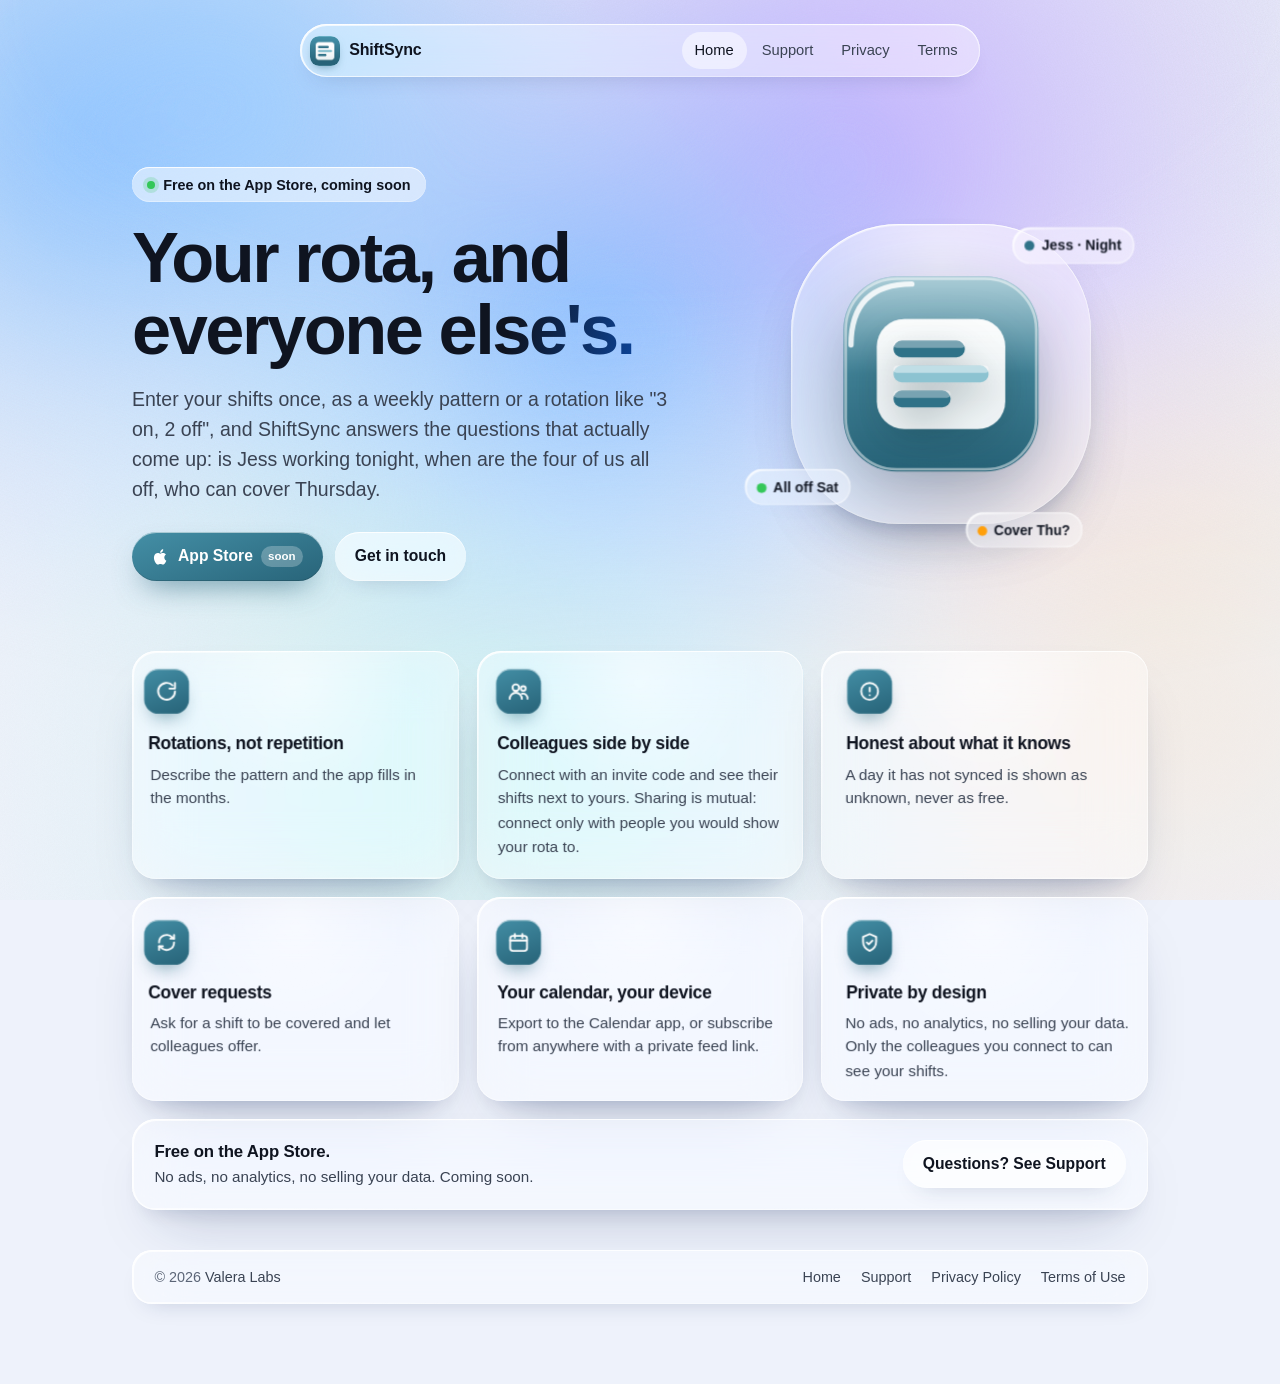
==== commit 6a3ee8c7: "Recolour the hero icon and header glow teal Match the teal Icon Composer icon: colours come from App" ====
--- a/index.html
+++ b/index.html
@@ -57,7 +57,7 @@
             transition: transform 0.2s ease, background 0.2s ease;
         }
         .btn:hover { text-decoration: none; transform: translateY(-1px); }
-        .btn.primary { color: #fff; background: linear-gradient(160deg, #4c8dff, #0a4fd6); box-shadow: inset 0 1px 0 rgba(255,255,255,0.55), inset 0 -1px 0 rgba(0,0,0,0.15), 0 14px 30px -12px rgba(10,79,214,0.7); }
+        .btn.primary { color: #fff; background: linear-gradient(160deg, #448fa6, #286479); box-shadow: inset 0 1px 0 rgba(255,255,255,0.55), inset 0 -1px 0 rgba(0,0,0,0.15), 0 14px 30px -12px rgba(40,100,121,0.7); }
         .btn svg { width: 18px; height: 18px; }
         .btn .soon { font-size: 0.72rem; font-weight: 600; padding: 0.1rem 0.45rem; border-radius: 999px; background: rgba(255,255,255,0.25); }
 
@@ -81,9 +81,9 @@
         .stage.is-hover .glass-layer::after { opacity: 0.95; }
         .icon { position: absolute; inset: 14%; transform-style: preserve-3d; animation: float 6s ease-in-out infinite; }
         .icon svg { position: absolute; inset: 0; width: 100%; height: 100%; overflow: visible; }
-        .icon .l0 { transform: translateZ(30px); filter: drop-shadow(0 30px 40px rgba(10, 30, 80, 0.35)); }
-        .icon .l1 { transform: translateZ(70px); filter: drop-shadow(0 16px 22px rgba(10, 30, 80, 0.22)); }
-        .icon .l2 { transform: translateZ(110px); filter: drop-shadow(0 12px 16px rgba(10, 30, 80, 0.28)); }
+        .icon .l0 { transform: translateZ(30px); filter: drop-shadow(0 30px 40px rgba(10, 40, 50, 0.35)); }
+        .icon .l1 { transform: translateZ(70px); filter: drop-shadow(0 16px 22px rgba(10, 40, 50, 0.22)); }
+        .icon .l2 { transform: translateZ(110px); filter: drop-shadow(0 12px 16px rgba(10, 40, 50, 0.28)); }
         .icon .l3 { transform: translateZ(135px); pointer-events: none; }
         @media (prefers-color-scheme: dark) {
             .icon .l0 { filter: drop-shadow(0 30px 44px rgba(0, 0, 0, 0.65)); }
@@ -101,6 +101,9 @@
         .chip.b { bottom: 10%; left: -10%; --z: 100px; }
         .chip.c { bottom: -4%; right: 6%; --z: 80px; }
         .chip .sw { display: inline-block; width: 9px; height: 9px; border-radius: 50%; margin-right: 0.4rem; vertical-align: -1px; }
+        /* the app's AccentColor: light and dark variants */
+        .chip .sw.teal { background: #2f7288; }
+        @media (prefers-color-scheme: dark) { .chip .sw.teal { background: #598ea0; } }
 
         /* features */
         .features { display: grid; grid-template-columns: repeat(auto-fit, minmax(250px, 1fr)); gap: 1.1rem; perspective: 1400px; margin-top: 1rem; }
@@ -122,8 +125,8 @@
         .feature > * { position: relative; }
         .feature .sym {
             width: 44px; height: 44px; border-radius: 14px; display: grid; place-items: center;
-            background: linear-gradient(160deg, #4c8dff, #0a4fd6); color: #fff;
-            box-shadow: inset 0 1px 0 rgba(255,255,255,0.55), 0 10px 20px -10px rgba(10,79,214,0.8);
+            background: linear-gradient(160deg, #448fa6, #286479); color: #fff;
+            box-shadow: inset 0 1px 0 rgba(255,255,255,0.55), 0 10px 20px -10px rgba(40,100,121,0.8);
             transform: translateZ(28px);
         }
         .feature .sym svg { width: 22px; height: 22px; }
@@ -177,7 +180,7 @@
                     <div class="icon" aria-hidden="true">
                         <svg class="l0" viewBox="0 0 100 100">
                             <defs>
-                                <linearGradient id="ss-tile" x1="0" y1="0" x2="1" y2="1"><stop offset="0" stop-color="#5aa1ff"/><stop offset="1" stop-color="#0a4fd6"/></linearGradient>
+                                <linearGradient id="ss-tile" x1="0" y1="0" x2="0" y2="1"><stop offset="0" stop-color="#448fa6"/><stop offset="1" stop-color="#286479"/></linearGradient>
                                 <linearGradient id="gloss" x1="0" y1="0" x2="0" y2="1"><stop offset="0" stop-color="#fff" stop-opacity="0.55"/><stop offset="0.5" stop-color="#fff" stop-opacity="0.05"/><stop offset="1" stop-color="#fff" stop-opacity="0"/></linearGradient>
                             </defs>
                             <rect x="6" y="6" width="88" height="88" rx="24" fill="url(#ss-tile)"/>
@@ -189,9 +192,9 @@
                             <rect x="22" y="26" width="56" height="48" rx="12" fill="url(#gloss)"/>
                         </svg>
                         <svg class="l2" viewBox="0 0 100 100">
-                            <rect x="30" y="36" width="30" height="7" rx="3.5" fill="#0a5ae0"/>
-                            <rect x="30" y="46.5" width="40" height="7" rx="3.5" fill="#63a8ff"/>
-                            <rect x="30" y="57" width="24" height="7" rx="3.5" fill="#0a5ae0"/>
+                            <rect x="30" y="36" width="30" height="7" rx="3.5" fill="#2f7288"/>
+                            <rect x="30" y="46.5" width="40" height="7" rx="3.5" fill="#8cc3d1"/>
+                            <rect x="30" y="57" width="24" height="7" rx="3.5" fill="#2f7288"/>
                             <rect x="30" y="36" width="30" height="3" rx="1.5" fill="#fff" fill-opacity="0.35"/>
                             <rect x="30" y="46.5" width="40" height="3" rx="1.5" fill="#fff" fill-opacity="0.45"/>
                             <rect x="30" y="57" width="24" height="3" rx="1.5" fill="#fff" fill-opacity="0.35"/>
@@ -200,7 +203,7 @@
                             <path d="M13 38 Q 13 13, 38 13" fill="none" stroke="#fff" stroke-opacity="0.85" stroke-width="2.2" stroke-linecap="round"/>
                         </svg>
                     </div>
-                    <span class="chip glass a" aria-hidden="true"><span class="sw" style="background:#0a5ae0"></span>Jess &middot; Night</span>
+                    <span class="chip glass a" aria-hidden="true"><span class="sw teal"></span>Jess &middot; Night</span>
                     <span class="chip glass b" aria-hidden="true"><span class="sw" style="background:#34c759"></span>All off Sat</span>
                     <span class="chip glass c" aria-hidden="true"><span class="sw" style="background:#ff9f0a"></span>Cover Thu?</span>
                 </div>
--- a/_glass.css
+++ b/_glass.css
@@ -123,7 +123,7 @@
 }
 .brand { display: flex; align-items: center; gap: 0.6rem; font-weight: 650; letter-spacing: -0.01em; color: var(--text); }
 .brand:hover { text-decoration: none; }
-.brand img { width: 30px; height: 30px; border-radius: 9px; box-shadow: inset 0 1px 0 rgba(255,255,255,0.5), 0 4px 10px -4px rgba(10,79,214,0.6); }
+.brand img { width: 30px; height: 30px; border-radius: 9px; box-shadow: inset 0 1px 0 rgba(255,255,255,0.5), 0 4px 10px -4px rgba(40,100,121,0.6); }
 .nav-links { display: flex; gap: 0.15rem; }
 .nav-links a { padding: 0.45rem 0.8rem; border-radius: 999px; font-size: 0.92rem; color: var(--body); transition: background 0.2s ease, color 0.2s ease; }
 .nav-links a:hover, .nav-links a[aria-current] { background: var(--pill); color: var(--text); text-decoration: none; }
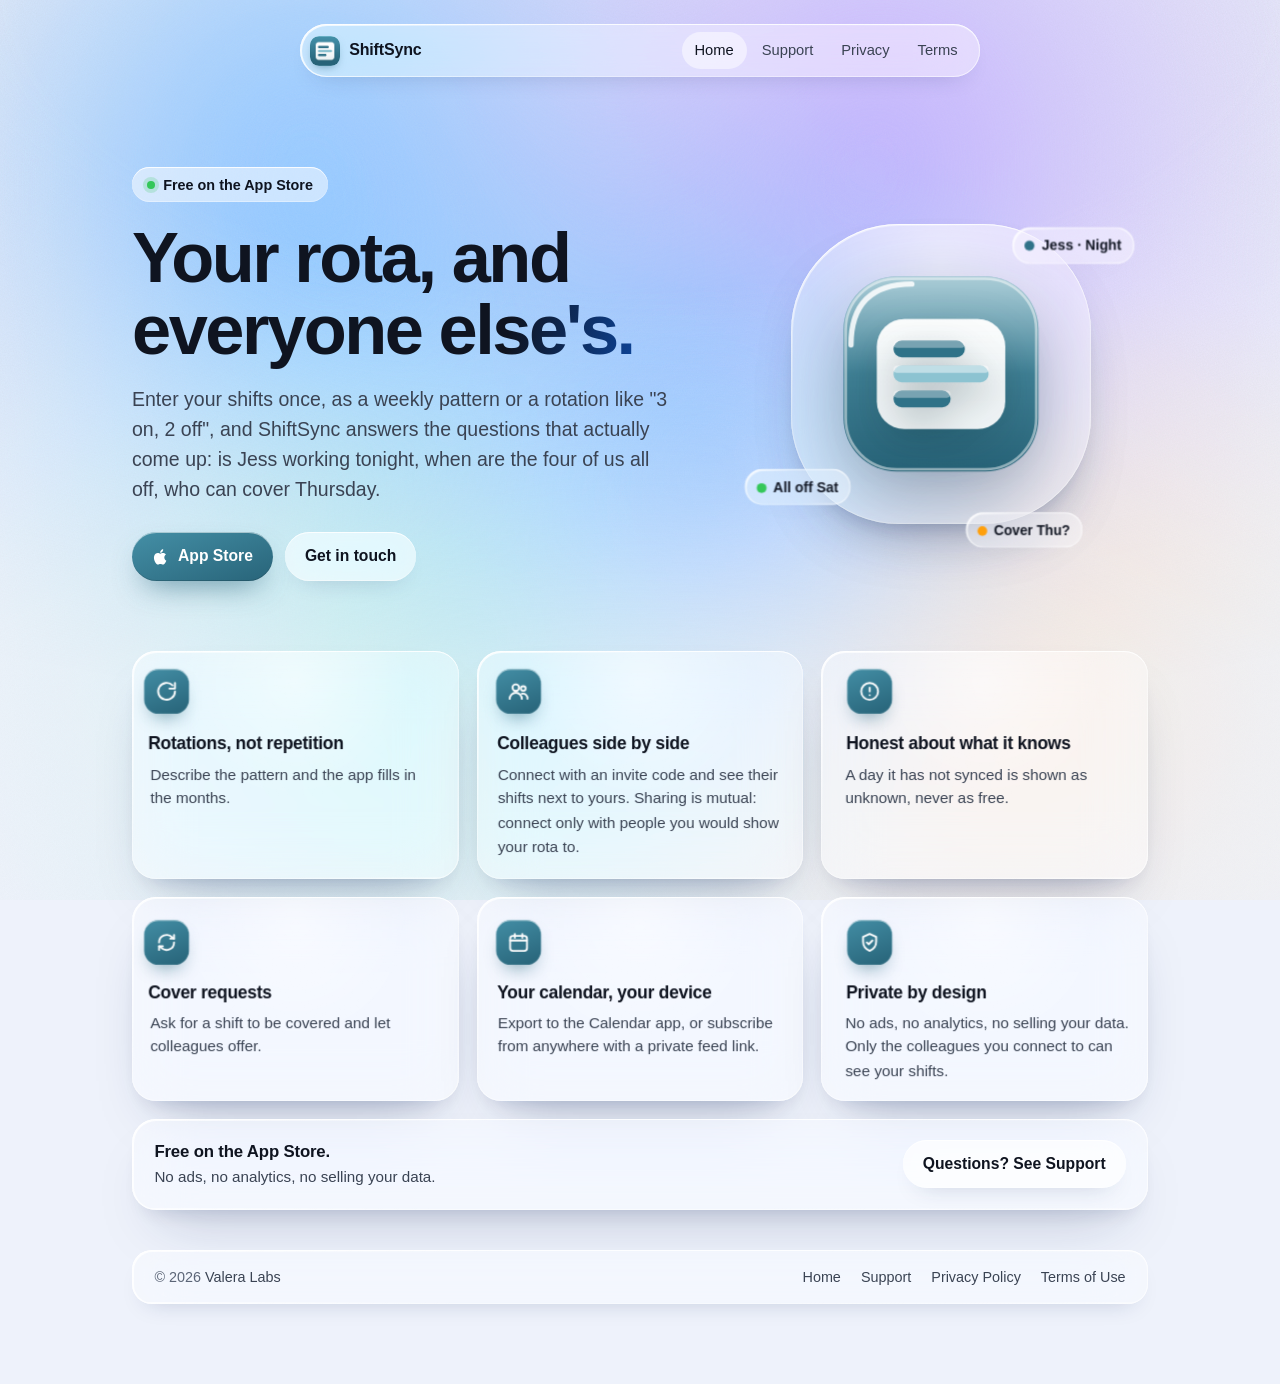
==== commit 21298942: "Link the App Store listing now that ShiftSync is live Co-Authored-By: Claude Opus 5.5 <noreply@anthr" ====
--- a/index.html
+++ b/index.html
@@ -59,7 +59,6 @@
         .btn:hover { text-decoration: none; transform: translateY(-1px); }
         .btn.primary { color: #fff; background: linear-gradient(160deg, #448fa6, #286479); box-shadow: inset 0 1px 0 rgba(255,255,255,0.55), inset 0 -1px 0 rgba(0,0,0,0.15), 0 14px 30px -12px rgba(40,100,121,0.7); }
         .btn svg { width: 18px; height: 18px; }
-        .btn .soon { font-size: 0.72rem; font-weight: 600; padding: 0.1rem 0.45rem; border-radius: 999px; background: rgba(255,255,255,0.25); }
 
         /* 3D glass icon */
         .hero-visual { display: flex; justify-content: center; perspective: 1200px; }
@@ -163,14 +162,14 @@
 
         <header class="hero">
             <div class="hero-text">
-                <span class="pill"><span class="dot" aria-hidden="true"></span>Free on the App Store, coming soon</span>
+                <span class="pill"><span class="dot" aria-hidden="true"></span>Free on the App Store</span>
                 <h1>Your rota, <span class="shine">and everyone else's.</span></h1>
                 <p class="lede">Enter your shifts once, as a weekly pattern or a rotation like "3 on, 2 off", and ShiftSync answers the questions that actually come up: is Jess working tonight, when are the four of us all off, who can cover Thursday.</p>
                 <div class="cta-row">
-                    <span class="btn primary" aria-disabled="true">
+                    <a class="btn primary" href="https://apps.apple.com/us/app/shiftsync-nurse-shifts/id6808297730" aria-label="Download ShiftSync on the App Store">
                         <svg viewBox="0 0 24 24" fill="currentColor"><path d="M16.4 12.6c0-2.6 2.1-3.8 2.2-3.9-1.2-1.8-3.1-2-3.7-2-1.6-.2-3.1.9-3.9.9-.8 0-2-.9-3.4-.9-1.7 0-3.3 1-4.2 2.6-1.8 3.1-.5 7.7 1.3 10.2.9 1.2 1.9 2.6 3.2 2.6 1.3-.1 1.8-.8 3.3-.8s2 .8 3.4.8c1.4 0 2.3-1.3 3.1-2.5 1-1.4 1.4-2.8 1.4-2.9 0 0-2.7-1-2.7-4.1zM13.9 5c.7-.9 1.2-2 1-3.2-1 0-2.3.7-3 1.5-.7.8-1.2 2-1.1 3.1 1.2.1 2.4-.6 3.1-1.4z"/></svg>
-                        App Store <span class="soon">soon</span>
-                    </span>
+                        App Store
+                    </a>
                     <a class="btn" href="support.html">Get in touch</a>
                 </div>
             </div>
@@ -250,7 +249,7 @@
         </section>
 
         <div class="trust glass">
-            <div><strong>Free on the App Store.</strong><span>No ads, no analytics, no selling your data. Coming soon.</span></div>
+            <div><strong>Free on the App Store.</strong><span>No ads, no analytics, no selling your data.</span></div>
             <a class="btn" href="support.html">Questions? See Support</a>
         </div>
 
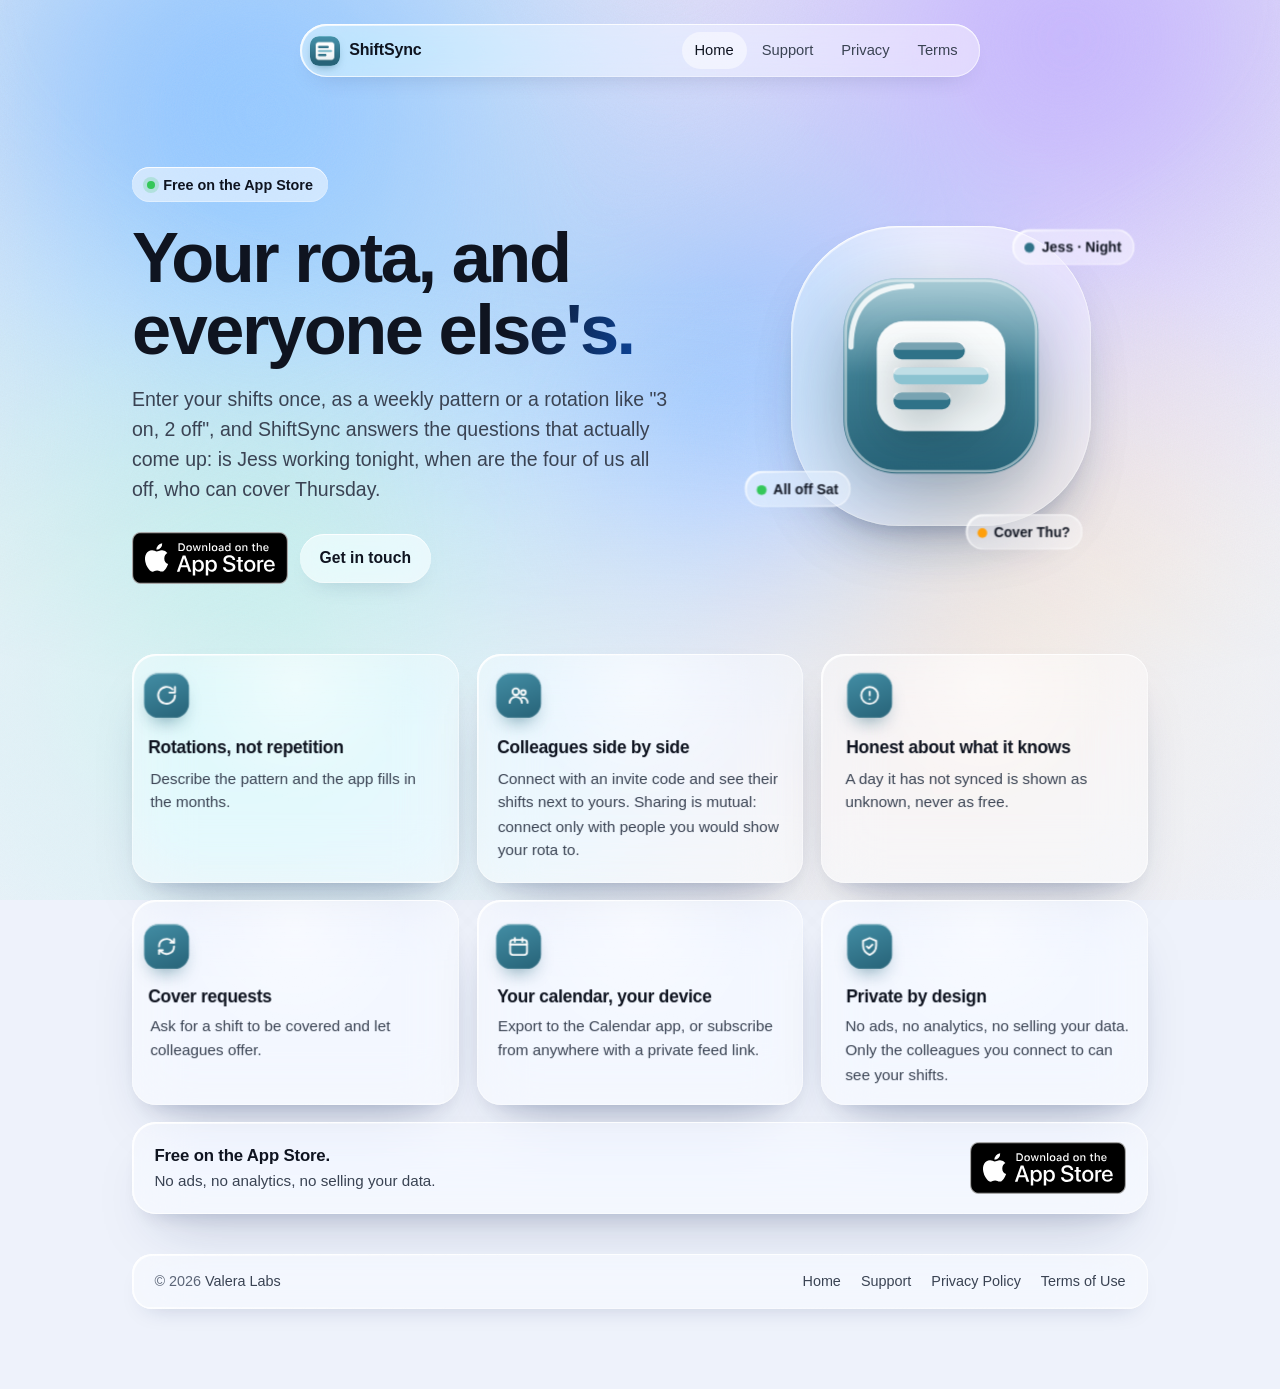
==== commit e1c185a5: "Use the official App Store badge, matching ReUp Co-Authored-By: Claude Opus 5.5 <noreply@anthropic.c" ====
--- a/index.html
+++ b/index.html
@@ -47,6 +47,9 @@
         @media (max-width: 820px) { .lede { margin: 0 auto; } }
         .cta-row { display: flex; flex-wrap: wrap; gap: 0.75rem; margin-top: 1.75rem; align-items: center; }
         @media (max-width: 820px) { .cta-row { justify-content: center; } }
+        .app-store-badge { display: inline-block; transition: transform 0.2s ease; }
+        .app-store-badge:hover { transform: translateY(-1px) scale(1.02); }
+        .app-store-badge img { display: block; height: 52px; width: auto; }
         .btn {
             display: inline-flex; align-items: center; gap: 0.5rem;
             padding: 0.75rem 1.25rem; border-radius: 999px;
@@ -57,7 +60,6 @@
             transition: transform 0.2s ease, background 0.2s ease;
         }
         .btn:hover { text-decoration: none; transform: translateY(-1px); }
-        .btn.primary { color: #fff; background: linear-gradient(160deg, #448fa6, #286479); box-shadow: inset 0 1px 0 rgba(255,255,255,0.55), inset 0 -1px 0 rgba(0,0,0,0.15), 0 14px 30px -12px rgba(40,100,121,0.7); }
         .btn svg { width: 18px; height: 18px; }
 
         /* 3D glass icon */
@@ -139,7 +141,7 @@
 
         .foot { max-width: none; }
 
-        @media (prefers-reduced-motion: reduce) { .icon, .hero h1 .shine { animation: none; } .stage, .feature, .btn { transition: none; } }
+        @media (prefers-reduced-motion: reduce) { .icon, .hero h1 .shine { animation: none; } .stage, .feature, .btn, .app-store-badge { transition: none; } }
     </style>
 </head>
 <body>
@@ -166,9 +168,8 @@
                 <h1>Your rota, <span class="shine">and everyone else's.</span></h1>
                 <p class="lede">Enter your shifts once, as a weekly pattern or a rotation like "3 on, 2 off", and ShiftSync answers the questions that actually come up: is Jess working tonight, when are the four of us all off, who can cover Thursday.</p>
                 <div class="cta-row">
-                    <a class="btn primary" href="https://apps.apple.com/us/app/shiftsync-nurse-shifts/id6808297730" aria-label="Download ShiftSync on the App Store">
-                        <svg viewBox="0 0 24 24" fill="currentColor"><path d="M16.4 12.6c0-2.6 2.1-3.8 2.2-3.9-1.2-1.8-3.1-2-3.7-2-1.6-.2-3.1.9-3.9.9-.8 0-2-.9-3.4-.9-1.7 0-3.3 1-4.2 2.6-1.8 3.1-.5 7.7 1.3 10.2.9 1.2 1.9 2.6 3.2 2.6 1.3-.1 1.8-.8 3.3-.8s2 .8 3.4.8c1.4 0 2.3-1.3 3.1-2.5 1-1.4 1.4-2.8 1.4-2.9 0 0-2.7-1-2.7-4.1zM13.9 5c.7-.9 1.2-2 1-3.2-1 0-2.3.7-3 1.5-.7.8-1.2 2-1.1 3.1 1.2.1 2.4-.6 3.1-1.4z"/></svg>
-                        App Store
+                    <a href="https://apps.apple.com/us/app/shiftsync-nurse-shifts/id6808297730" class="app-store-badge" aria-label="Download ShiftSync on the App Store">
+                        <img src="app-store-badge.svg" alt="Download on the App Store" width="156" height="52">
                     </a>
                     <a class="btn" href="support.html">Get in touch</a>
                 </div>
@@ -250,7 +251,9 @@
 
         <div class="trust glass">
             <div><strong>Free on the App Store.</strong><span>No ads, no analytics, no selling your data.</span></div>
-            <a class="btn" href="support.html">Questions? See Support</a>
+            <a href="https://apps.apple.com/us/app/shiftsync-nurse-shifts/id6808297730" class="app-store-badge" aria-label="Download ShiftSync on the App Store">
+                <img src="app-store-badge.svg" alt="Download on the App Store" width="156" height="52">
+            </a>
         </div>
 
         <footer class="foot glass">
